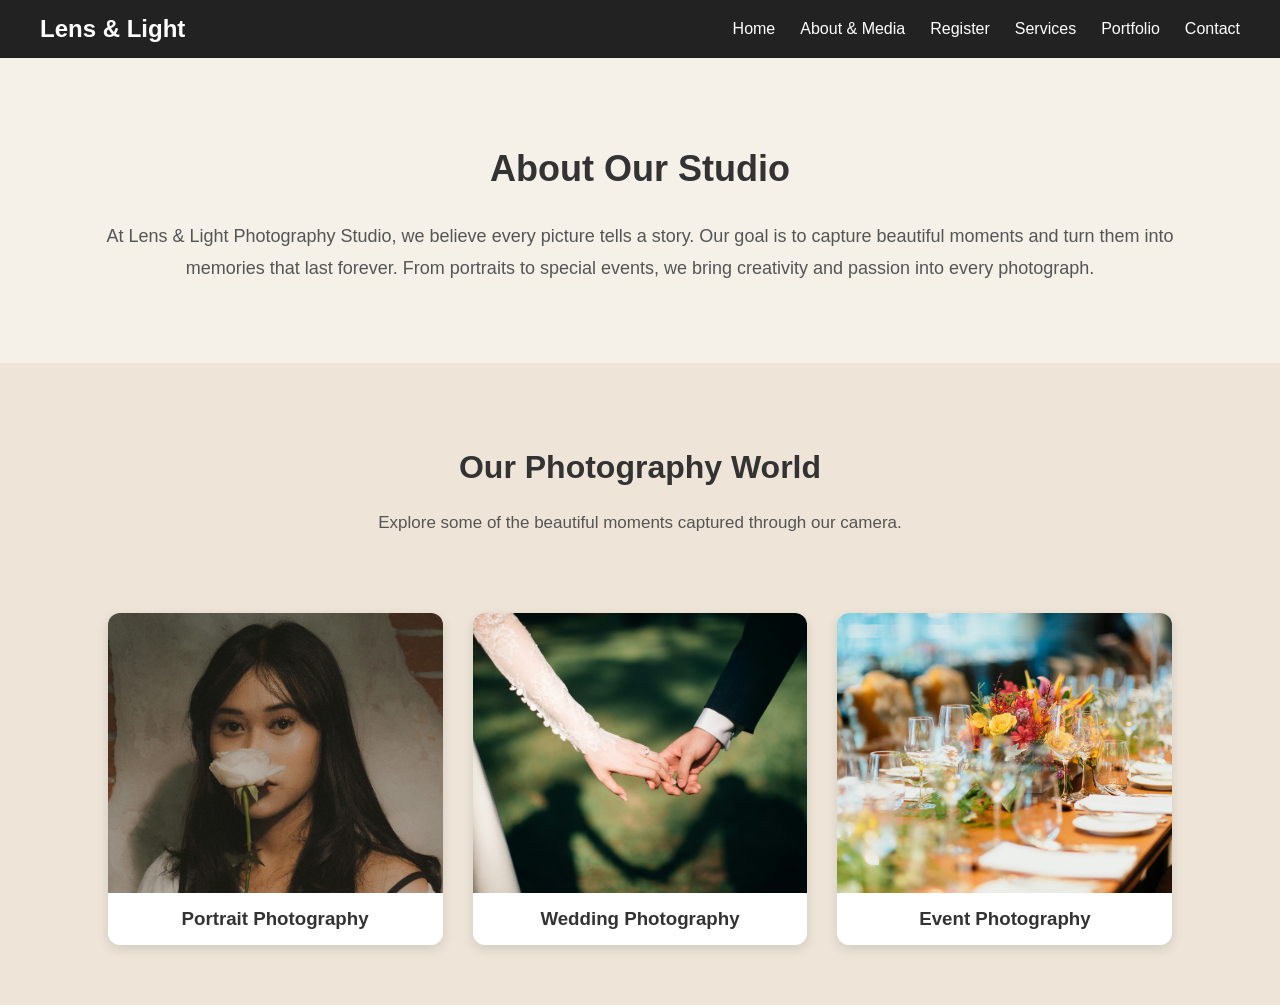
==== media.html @ 51f52982 "Add completed website project files" ====
<!DOCTYPE html>
<html lang="en">

<head>
    <meta charset="UTF-8">
    <meta name="viewport" content="width=device-width, initial-scale=1.0">

    <title>About & Media | Lens & Light</title>

    <link rel="stylesheet" href="css/media.css">
</head>

<body>

    <!-- Navigation Bar -->
    <header>

        <nav>

            <h2>Lens & Light</h2>

            <ul>
                <li><a href="index.html">Home</a></li>
                <li><a href="media.html">About & Media</a></li>
                <li><a href="register.html">Register</a></li>
                <li><a href="services.html">Services</a></li>
                <li><a href="portfolio.html">Portfolio</a></li>
                <li><a href="contact.html">Contact</a></li>
            </ul>

        </nav>

    </header>


    <main>

        <!-- About Section -->
        <section id="about">

            <h1>About Our Studio</h1>

            <p>
                At Lens & Light Photography Studio, we believe
                every picture tells a story.

                Our goal is to capture beautiful moments and
                turn them into memories that last forever.

                From portraits to special events, we bring
                creativity and passion into every photograph.
            </p>

        </section>


        <!-- Media Section -->
        <section id="media">

            <h2>Our Photography World</h2>

            <p>
                Explore some of the beautiful moments captured
                through our camera.
            </p>

            <div class="media-gallery">

                <div class="media-gallery">

    <div class="gallery-item">
        <img src="images/portrait.jpg" alt="Portrait Photography">
        <h3>Portrait Photography</h3>
    </div>

    <div class="gallery-item">
        <img src="images/wedding.jpg" alt="Wedding Photography">
        <h3>Wedding Photography</h3>
    </div>

    <div class="gallery-item">
        <img src="images/event.jpg" alt="Event Photography">
        <h3>Event Photography</h3>
    </div>

</div>

            </div>

        </section>

    </main>

</body>

</html>
---- css/media.css ----
/* General Styling */
body {
    margin: 0;
    font-family: Arial, sans-serif;
}

/* Navigation Bar */
header {
    background-color: #222;
    padding: 15px 40px;
}

nav {
    display: flex;
    justify-content: space-between;
    align-items: center;
}

nav h2 {
    color: white;
    margin: 0;
}

nav ul {
    list-style: none;
    display: flex;
    gap: 25px;
    margin: 0;
    padding: 0;
}

nav ul li a {
    text-decoration: none;
    color: white;
    font-size: 16px;
}

nav ul li a:hover {
    color: #d4a373;
}

/* About Section */
#about {
    text-align: center;
    padding: 60px 100px;
    background-color: #f5f0e8;
}

#about h1 {
    font-size: 36px;
    color: #333;
}

#about p {
    font-size: 18px;
    line-height: 1.8;
    color: #555;
}

/* Media Section */
#media {
    text-align: center;
    padding: 60px 40px;
     background-color: #eee5d8;
}

#media h2 {
    font-size: 32px;
    color: #333;
}

#media p {
    color: #555;
    font-size: 17px;
}


/* Image Gallery */
.media-gallery {
    display: flex;
    justify-content: center;
    gap: 30px;
    margin-top: 40px;
}

/* Gallery Cards */
.gallery-item {
    width: 30%;
    background-color: white;
    border-radius: 12px;
    overflow: hidden;
    box-shadow: 0 4px 12px rgba(0, 0, 0, 0.12);
    transition: transform 0.3s ease, box-shadow 0.3s ease;
}

/* Gallery Images */
.gallery-item img {
    width: 100%;
    height: 280px;
    object-fit: cover;
    display: block;
    transition: transform 0.4s ease;
}

/* Image Zoom Effect */
.gallery-item:hover img {
    transform: scale(1.08);
}

/* Card Hover Effect */
.gallery-item:hover {
    transform: translateY(-8px);
    box-shadow: 0 8px 20px rgba(0, 0, 0, 0.2);
}

/* Gallery Titles */
.gallery-item h3 {
    text-align: center;
    color: #333;
    padding: 15px;
    margin: 0;
}
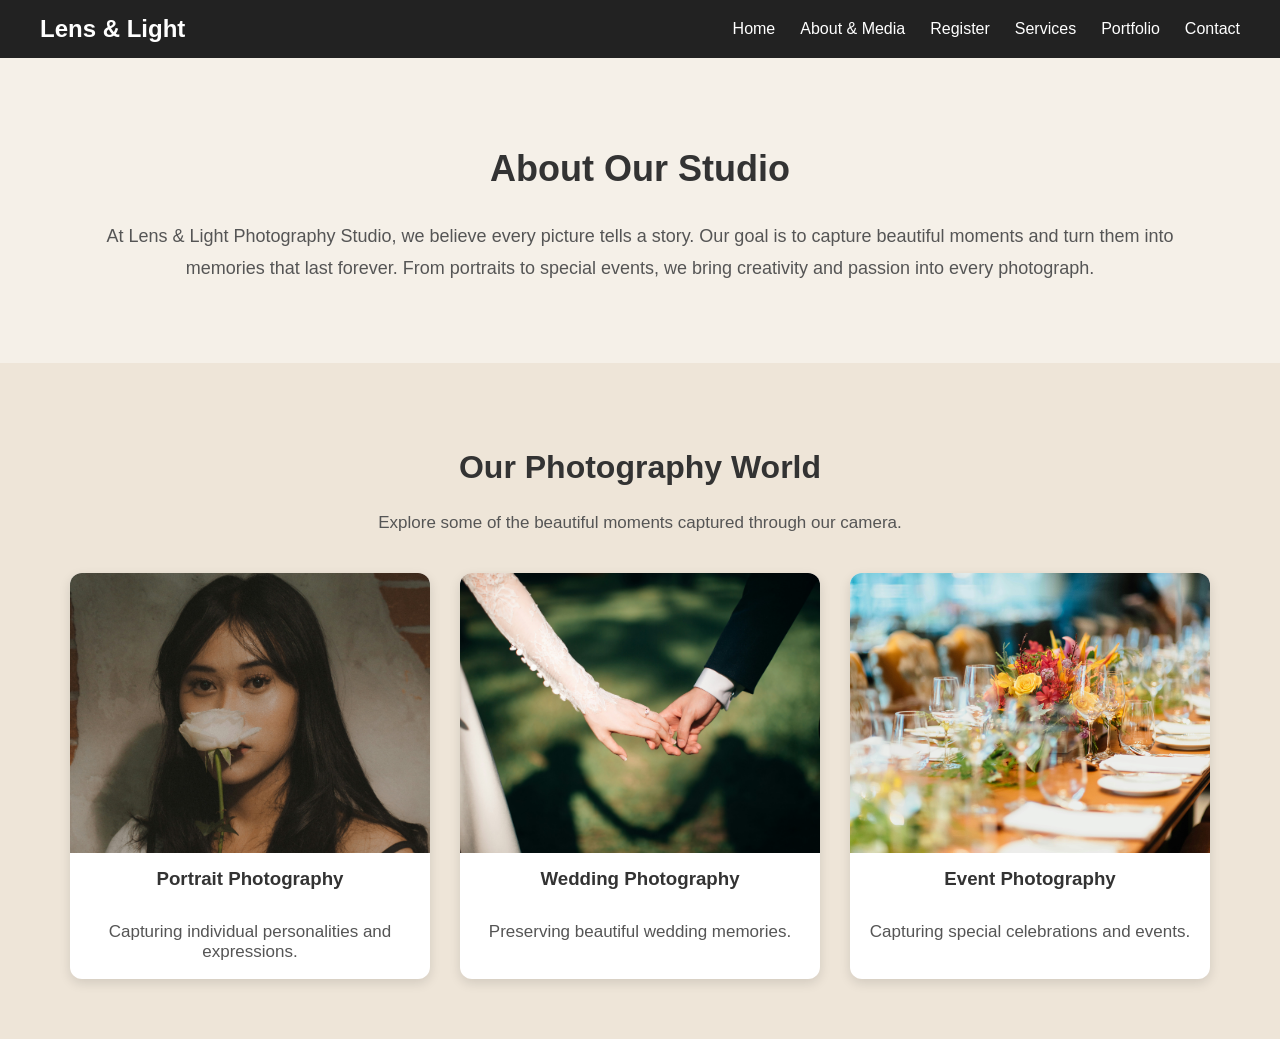
==== commit fc23782b: "Improving media gallery content and structure" ====
--- a/media.html
+++ b/media.html
@@ -55,39 +55,39 @@
 
 
         <!-- Media Section -->
-        <section id="media">
+       <!-- Media Section -->
+<section id="media">
 
-            <h2>Our Photography World</h2>
+    <h2>Our Photography World</h2>
 
-            <p>
-                Explore some of the beautiful moments captured
-                through our camera.
-            </p>
+    <p>
+        Explore some of the beautiful moments captured
+        through our camera.
+    </p>
 
-            <div class="media-gallery">
+    <div class="media-gallery">
 
-                <div class="media-gallery">
+        <div class="gallery-item">
+            <img src="images/portrait.jpg" alt="Portrait Photography">
+            <h3>Portrait Photography</h3>
+            <p>Capturing individual personalities and expressions.</p>
+        </div>
 
-    <div class="gallery-item">
-        <img src="images/portrait.jpg" alt="Portrait Photography">
-        <h3>Portrait Photography</h3>
+        <div class="gallery-item">
+            <img src="images/wedding.jpg" alt="Wedding Photography">
+            <h3>Wedding Photography</h3>
+            <p>Preserving beautiful wedding memories.</p>
+        </div>
+
+        <div class="gallery-item">
+            <img src="images/event.jpg" alt="Event Photography">
+            <h3>Event Photography</h3>
+            <p>Capturing special celebrations and events.</p>
+        </div>
+
     </div>
 
-    <div class="gallery-item">
-        <img src="images/wedding.jpg" alt="Wedding Photography">
-        <h3>Wedding Photography</h3>
-    </div>
-
-    <div class="gallery-item">
-        <img src="images/event.jpg" alt="Event Photography">
-        <h3>Event Photography</h3>
-    </div>
-
-</div>
-
-            </div>
-
-        </section>
+</section>
 
     </main>
 
